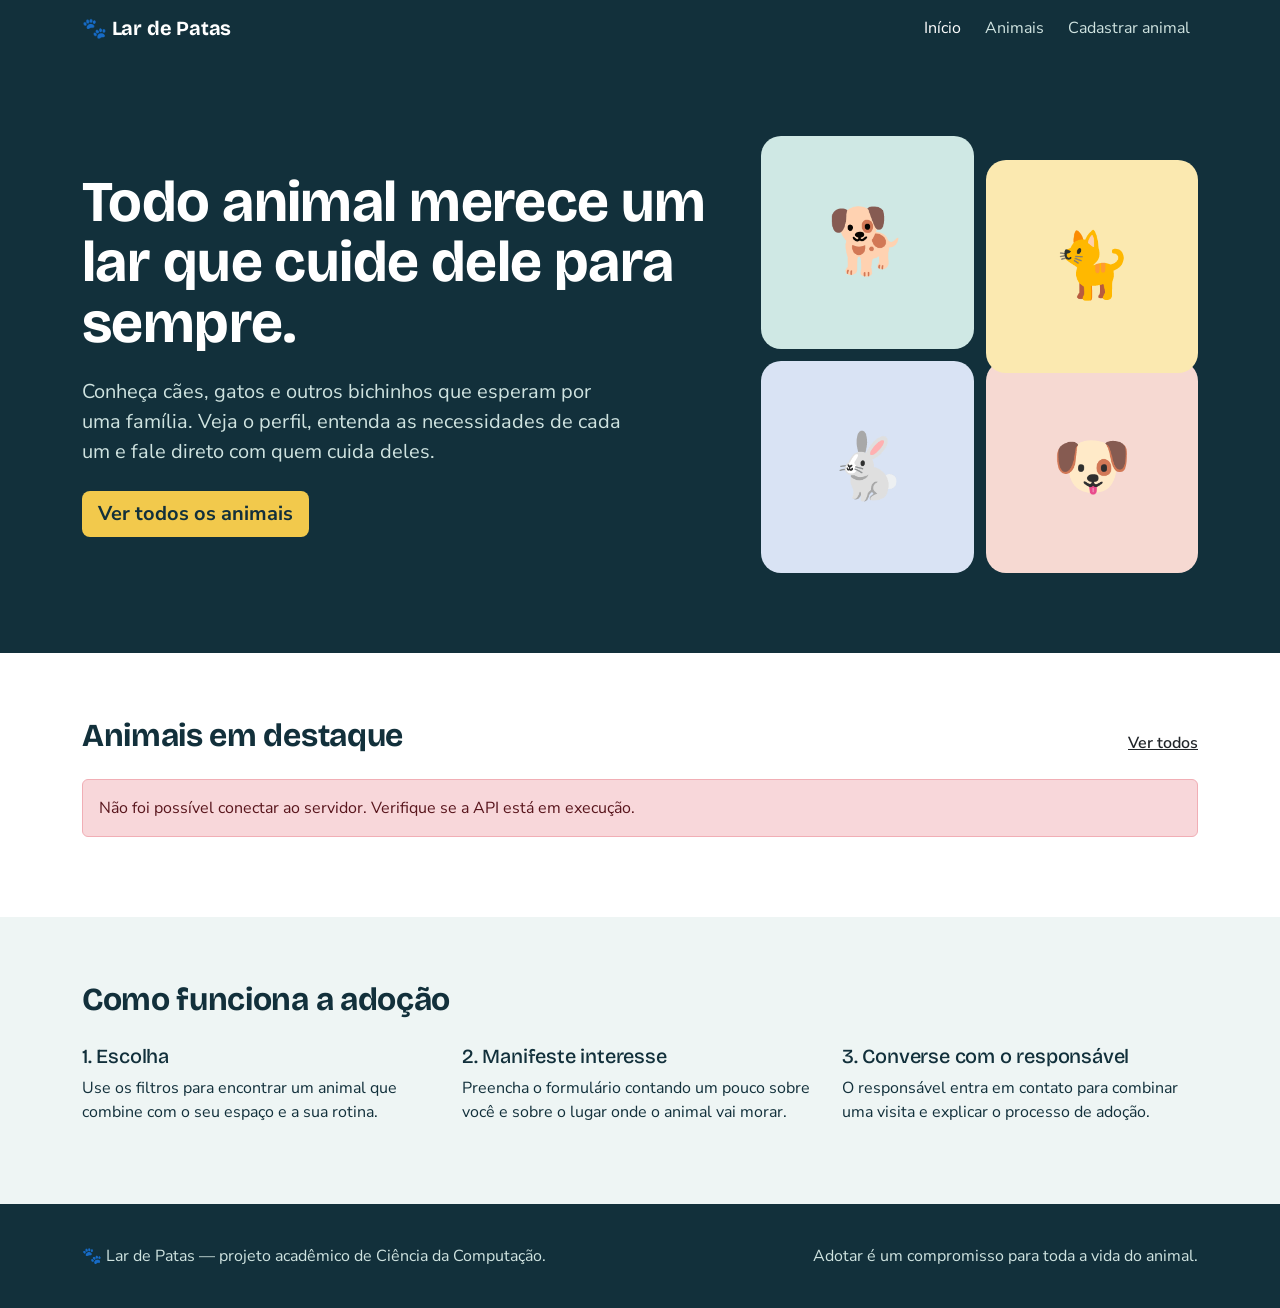
==== frontend/index.html @ 1c9bd200 "Initial commit" ====
<!DOCTYPE html>
<html lang="pt-BR">
<head>
  <meta charset="UTF-8">
  <meta name="viewport" content="width=device-width, initial-scale=1">
  <title>Lar de Patas — Adoção responsável de animais</title>
  <link href="https://cdn.jsdelivr.net/npm/bootstrap@5.3.3/dist/css/bootstrap.min.css" rel="stylesheet">
  <link rel="preconnect" href="https://fonts.googleapis.com">
  <link href="https://fonts.googleapis.com/css2?family=Bricolage+Grotesque:wght@600;700&family=Nunito+Sans:wght@400;600;700&display=swap" rel="stylesheet">
  <link href="css/style.css" rel="stylesheet">
</head>
<body data-base="" data-pagina="inicio">
  <div id="navbar"></div> <!-- preenchido por js/componentes.js -->

  <!-- HERO: apresentação da plataforma -->
  <header class="hero">
    <div class="container">
      <div class="row align-items-center g-5">
        <div class="col-lg-7">
          <h1>Todo animal merece um lar que cuide dele para sempre.</h1>
          <p class="fs-5 my-4">Conheça cães, gatos e outros bichinhos que esperam por uma família. Veja o perfil, entenda as necessidades de cada um e fale direto com quem cuida deles.</p>
          <a href="pages/animais.html" class="btn btn-sol btn-lg">Ver todos os animais</a>
        </div>
        <div class="col-lg-5 d-none d-lg-block">
          <div class="hero-vitrine" aria-hidden="true">
            <div class="foto-animal tom-0">🐕</div>
            <div class="foto-animal tom-1">🐈</div>
            <div class="foto-animal tom-2">🐇</div>
            <div class="foto-animal tom-3">🐶</div>
          </div>
        </div>
      </div>
    </div>
  </header>

  <!-- ANIMAIS EM DESTAQUE (vêm da API: GET /api/animais?destaque=true) -->
  <section class="secao" aria-labelledby="titulo-destaques">
    <div class="container">
      <div class="d-flex justify-content-between align-items-end mb-4">
        <h2 id="titulo-destaques" class="mb-0">Animais em destaque</h2>
        <a href="pages/animais.html" class="link-dark fw-semibold">Ver todos</a>
      </div>
      <div class="row g-4" id="lista-destaques"></div>
    </div>
  </section>

  <!-- COMO FUNCIONA: processo em etapas -->
  <section class="secao secao-clara" aria-labelledby="titulo-como">
    <div class="container">
      <h2 id="titulo-como" class="mb-4">Como funciona a adoção</h2>
      <div class="row g-4">
        <div class="col-md-4"><h3 class="h5">1. Escolha</h3><p>Use os filtros para encontrar um animal que combine com o seu espaço e a sua rotina.</p></div>
        <div class="col-md-4"><h3 class="h5">2. Manifeste interesse</h3><p>Preencha o formulário contando um pouco sobre você e sobre o lugar onde o animal vai morar.</p></div>
        <div class="col-md-4"><h3 class="h5">3. Converse com o responsável</h3><p>O responsável entra em contato para combinar uma visita e explicar o processo de adoção.</p></div>
      </div>
    </div>
  </section>

  <div id="rodape"></div>

  <script src="https://cdn.jsdelivr.net/npm/bootstrap@5.3.3/dist/js/bootstrap.bundle.min.js"></script>
  <script src="js/api.js"></script>
  <script src="js/componentes.js"></script>
  <script>
    // Destaques vindos da API (GET /api/animais?destaque=true)
    const caixa = document.getElementById("lista-destaques");
    caixa.innerHTML = CARREGANDO;
    listarAnimais({ destaque: true })
      .then(l => caixa.innerHTML = l.slice(0, 4).map(criarCardAnimal).join("")
        || '<p class="text-muted">Nenhum animal em destaque no momento.</p>')
      .catch(e => exibirErro(caixa, e));
  </script>
</body>
</html>
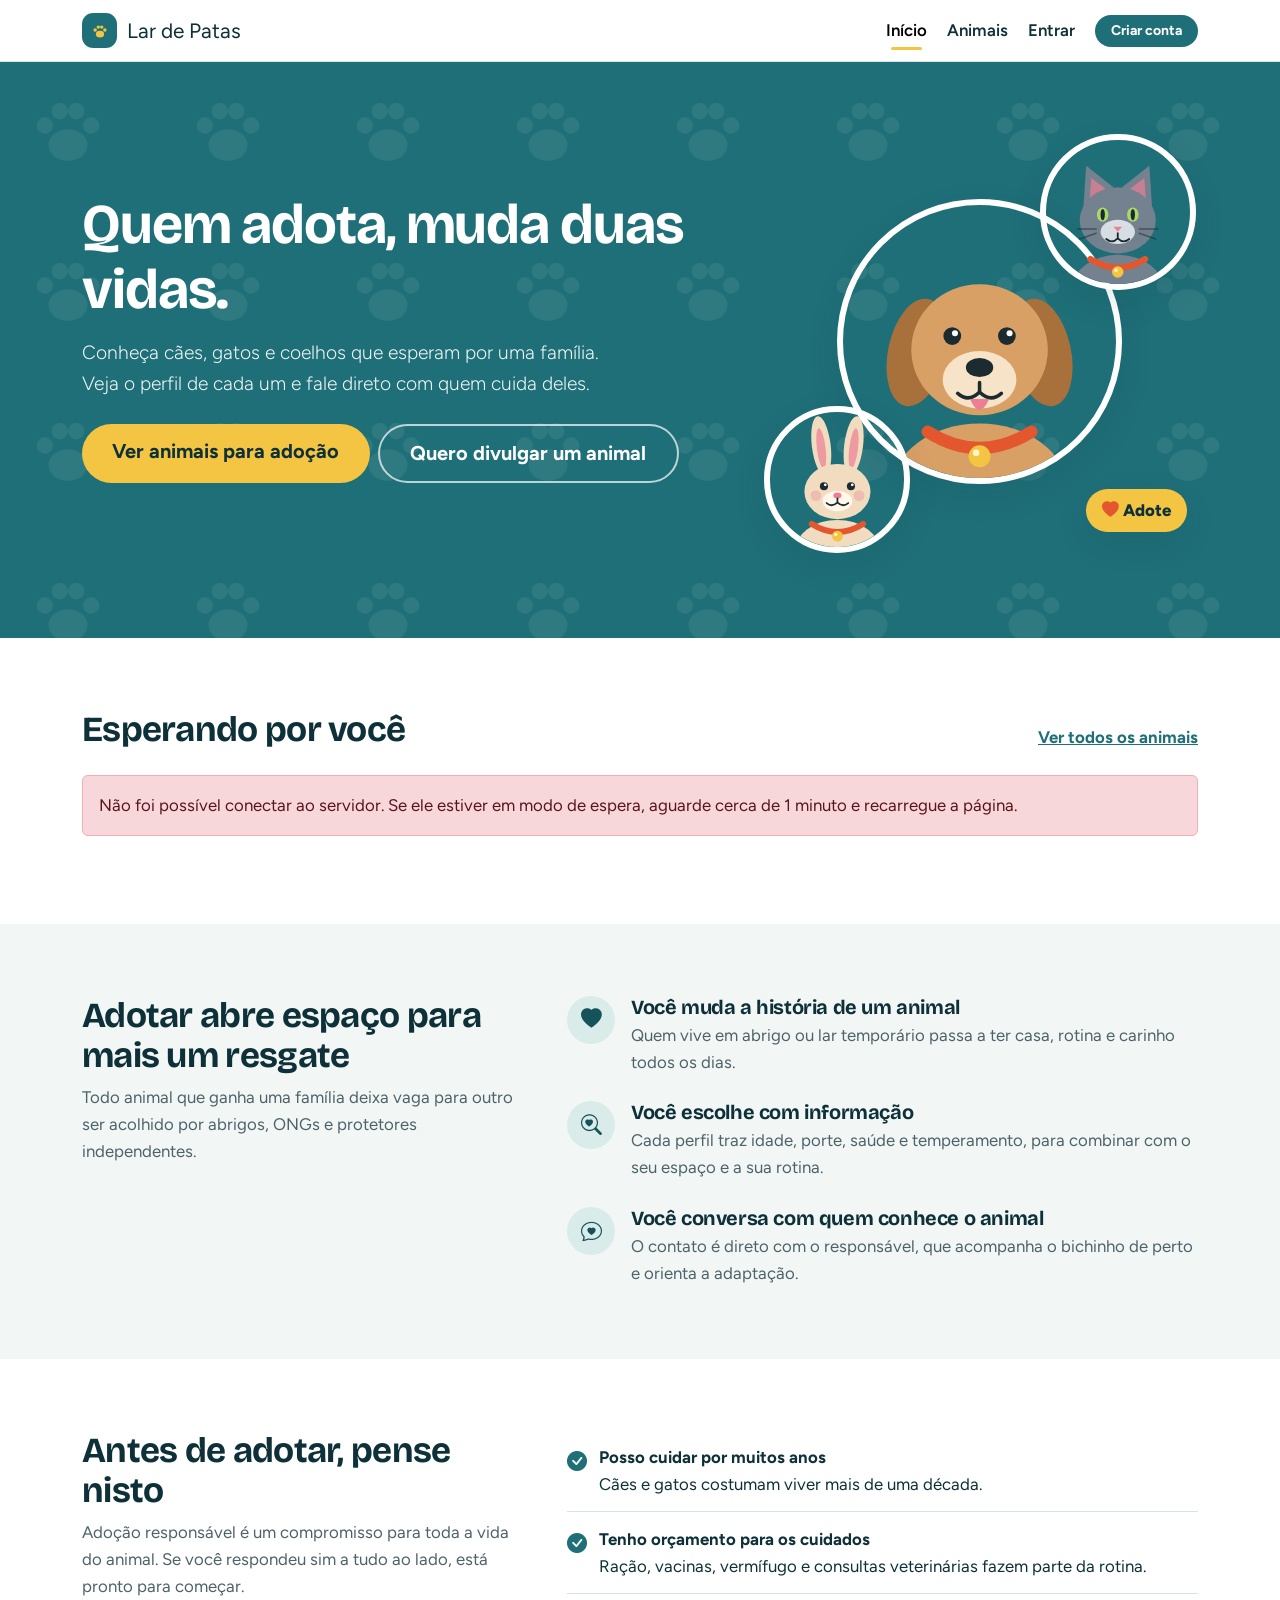
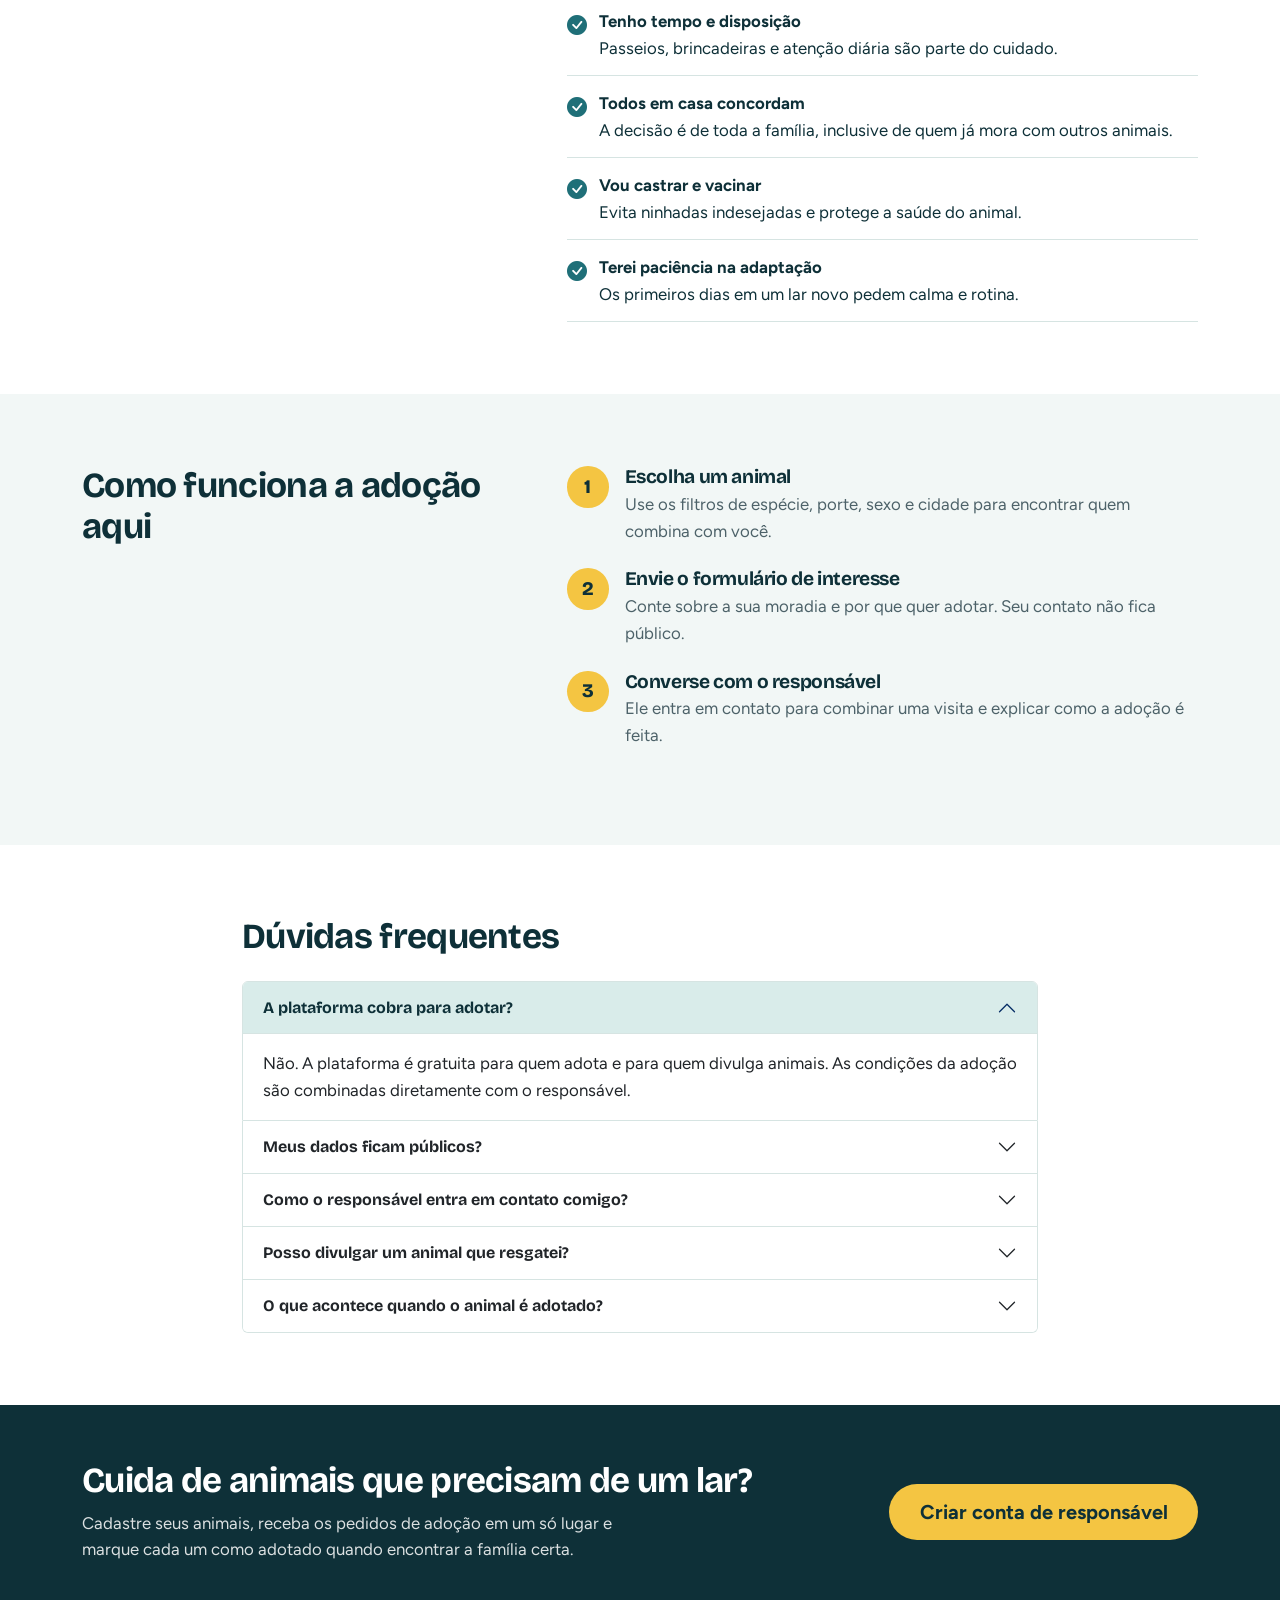
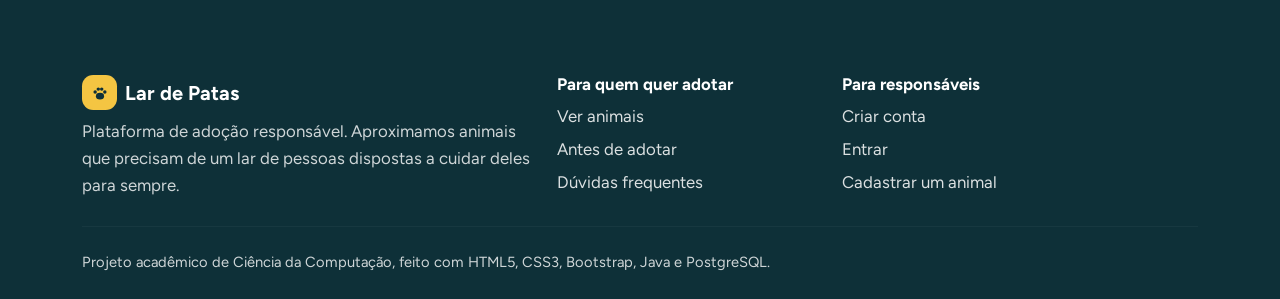
==== commit 7b02f9e6: "Update design" ====
--- a/frontend/index.html
+++ b/frontend/index.html
@@ -4,71 +4,193 @@
   <meta charset="UTF-8">
   <meta name="viewport" content="width=device-width, initial-scale=1">
   <title>Lar de Patas — Adoção responsável de animais</title>
+  <meta name="description" content="Plataforma de adoção responsável: conheça animais que esperam por um lar e fale direto com quem cuida deles.">
+  <meta name="theme-color" content="#1f6f78">
+  <link rel="icon" href="data:image/svg+xml,%3Csvg xmlns='http://www.w3.org/2000/svg' viewBox='0 0 64 64'%3E%3Crect width='64' height='64' rx='16' fill='%231f6f78'/%3E%3Cg fill='%23f4c542'%3E%3Cellipse cx='32' cy='42' rx='13' ry='10.5'/%3E%3Ccircle cx='16.5' cy='29' r='5.5'/%3E%3Ccircle cx='26.5' cy='19.5' r='5.5'/%3E%3Ccircle cx='37.5' cy='19.5' r='5.5'/%3E%3Ccircle cx='47.5' cy='29' r='5.5'/%3E%3C/g%3E%3C/svg%3E">
   <link href="https://cdn.jsdelivr.net/npm/bootstrap@5.3.3/dist/css/bootstrap.min.css" rel="stylesheet">
+  <link href="https://cdn.jsdelivr.net/npm/bootstrap-icons@1.11.3/font/bootstrap-icons.min.css" rel="stylesheet">
   <link rel="preconnect" href="https://fonts.googleapis.com">
-  <link href="https://fonts.googleapis.com/css2?family=Bricolage+Grotesque:wght@600;700&family=Nunito+Sans:wght@400;600;700&display=swap" rel="stylesheet">
+  <link href="https://fonts.googleapis.com/css2?family=Bricolage+Grotesque:wght@600;700;800&family=Figtree:wght@400;600;700;800&display=swap" rel="stylesheet">
   <link href="css/style.css" rel="stylesheet">
 </head>
 <body data-base="" data-pagina="inicio">
-  <div id="navbar"></div> <!-- preenchido por js/componentes.js -->
+  <div id="navbar"></div> <!-- menu: montado por js/componentes.js -->
 
-  <!-- HERO: apresentação da plataforma -->
-  <header class="hero">
-    <div class="container">
-      <div class="row align-items-center g-5">
-        <div class="col-lg-7">
-          <h1>Todo animal merece um lar que cuide dele para sempre.</h1>
-          <p class="fs-5 my-4">Conheça cães, gatos e outros bichinhos que esperam por uma família. Veja o perfil, entenda as necessidades de cada um e fale direto com quem cuida deles.</p>
-          <a href="pages/animais.html" class="btn btn-sol btn-lg">Ver todos os animais</a>
-        </div>
-        <div class="col-lg-5 d-none d-lg-block">
-          <div class="hero-vitrine" aria-hidden="true">
-            <div class="foto-animal tom-0">🐕</div>
-            <div class="foto-animal tom-1">🐈</div>
-            <div class="foto-animal tom-2">🐇</div>
-            <div class="foto-animal tom-3">🐶</div>
+  <main id="conteudo">
+    <!-- HERO: apresentação da plataforma -->
+    <header class="hero">
+      <div class="container">
+        <div class="row align-items-center g-5">
+          <div class="col-lg-7">
+            <h1 class="mb-3">Quem adota, muda duas vidas.</h1>
+            <p class="lead mb-4">Conheça cães, gatos e coelhos que esperam por uma família. Veja o perfil de cada um e fale direto com quem cuida deles.</p>
+            <div class="d-flex flex-wrap gap-2 mb-4">
+              <a href="pages/animais.html" class="btn btn-sol btn-lg">Ver animais para adoção</a>
+              <a href="pages/criar-conta.html" class="btn btn-contorno-claro btn-lg">Quero divulgar um animal</a>
+            </div>
+            <!-- Números reais, vindos da API (GET /api/animais/estatisticas) -->
+            <p class="hero-numeros mb-0" id="hero-numeros" aria-live="polite"></p>
+          </div>
+          <div class="col-lg-5">
+            <div class="hero-arte" id="hero-arte" aria-hidden="true"></div>
           </div>
         </div>
       </div>
-    </div>
-  </header>
+    </header>
 
-  <!-- ANIMAIS EM DESTAQUE (vêm da API: GET /api/animais?destaque=true) -->
-  <section class="secao" aria-labelledby="titulo-destaques">
-    <div class="container">
-      <div class="d-flex justify-content-between align-items-end mb-4">
-        <h2 id="titulo-destaques" class="mb-0">Animais em destaque</h2>
-        <a href="pages/animais.html" class="link-dark fw-semibold">Ver todos</a>
+    <!-- ANIMAIS EM DESTAQUE (campo "destaque" no banco) -->
+    <section class="secao" aria-labelledby="titulo-destaques">
+      <div class="container">
+        <div class="d-flex flex-wrap justify-content-between align-items-end gap-2 mb-4">
+          <h2 id="titulo-destaques" class="mb-0">Esperando por você</h2>
+          <a href="pages/animais.html" class="fw-bold">Ver todos os animais</a>
+        </div>
+        <div class="row g-4" id="lista-destaques"></div>
       </div>
-      <div class="row g-4" id="lista-destaques"></div>
-    </div>
-  </section>
+    </section>
 
-  <!-- COMO FUNCIONA: processo em etapas -->
-  <section class="secao secao-clara" aria-labelledby="titulo-como">
-    <div class="container">
-      <h2 id="titulo-como" class="mb-4">Como funciona a adoção</h2>
-      <div class="row g-4">
-        <div class="col-md-4"><h3 class="h5">1. Escolha</h3><p>Use os filtros para encontrar um animal que combine com o seu espaço e a sua rotina.</p></div>
-        <div class="col-md-4"><h3 class="h5">2. Manifeste interesse</h3><p>Preencha o formulário contando um pouco sobre você e sobre o lugar onde o animal vai morar.</p></div>
-        <div class="col-md-4"><h3 class="h5">3. Converse com o responsável</h3><p>O responsável entra em contato para combinar uma visita e explicar o processo de adoção.</p></div>
+    <!-- POR QUE ADOTAR -->
+    <section class="secao secao-clara" aria-labelledby="titulo-porque">
+      <div class="container">
+        <div class="row g-5">
+          <div class="col-lg-5">
+            <h2 id="titulo-porque">Adotar abre espaço para mais um resgate</h2>
+            <p class="text-muted limite">Todo animal que ganha uma família deixa vaga para outro ser acolhido por abrigos, ONGs e protetores independentes.</p>
+          </div>
+          <div class="col-lg-7">
+            <div class="valor">
+              <span class="icone-circulo"><i class="bi bi-heart-fill"></i></span>
+              <div><h3>Você muda a história de um animal</h3><p>Quem vive em abrigo ou lar temporário passa a ter casa, rotina e carinho todos os dias.</p></div>
+            </div>
+            <div class="valor">
+              <span class="icone-circulo"><i class="bi bi-search-heart"></i></span>
+              <div><h3>Você escolhe com informação</h3><p>Cada perfil traz idade, porte, saúde e temperamento, para combinar com o seu espaço e a sua rotina.</p></div>
+            </div>
+            <div class="valor mb-0">
+              <span class="icone-circulo"><i class="bi bi-chat-heart"></i></span>
+              <div><h3>Você conversa com quem conhece o animal</h3><p>O contato é direto com o responsável, que acompanha o bichinho de perto e orienta a adaptação.</p></div>
+            </div>
+          </div>
+        </div>
       </div>
-    </div>
-  </section>
+    </section>
+
+    <!-- ANTES DE ADOTAR -->
+    <section class="secao" id="antes-de-adotar" aria-labelledby="titulo-antes">
+      <div class="container">
+        <div class="row g-5">
+          <div class="col-lg-5">
+            <h2 id="titulo-antes">Antes de adotar, pense nisto</h2>
+            <p class="text-muted limite">Adoção responsável é um compromisso para toda a vida do animal. Se você respondeu sim a tudo ao lado, está pronto para começar.</p>
+          </div>
+          <div class="col-lg-7">
+            <ul class="lista-compromissos">
+              <li><i class="bi bi-check-circle-fill"></i><div><strong>Posso cuidar por muitos anos</strong>Cães e gatos costumam viver mais de uma década.</div></li>
+              <li><i class="bi bi-check-circle-fill"></i><div><strong>Tenho orçamento para os cuidados</strong>Ração, vacinas, vermífugo e consultas veterinárias fazem parte da rotina.</div></li>
+              <li><i class="bi bi-check-circle-fill"></i><div><strong>Tenho tempo e disposição</strong>Passeios, brincadeiras e atenção diária são parte do cuidado.</div></li>
+              <li><i class="bi bi-check-circle-fill"></i><div><strong>Todos em casa concordam</strong>A decisão é de toda a família, inclusive de quem já mora com outros animais.</div></li>
+              <li><i class="bi bi-check-circle-fill"></i><div><strong>Vou castrar e vacinar</strong>Evita ninhadas indesejadas e protege a saúde do animal.</div></li>
+              <li><i class="bi bi-check-circle-fill"></i><div><strong>Terei paciência na adaptação</strong>Os primeiros dias em um lar novo pedem calma e rotina.</div></li>
+            </ul>
+          </div>
+        </div>
+      </div>
+    </section>
+
+    <!-- COMO FUNCIONA (uma sequência: a numeração é informação) -->
+    <section class="secao secao-clara" aria-labelledby="titulo-como">
+      <div class="container">
+        <div class="row g-5">
+          <div class="col-lg-5"><h2 id="titulo-como">Como funciona a adoção aqui</h2></div>
+          <div class="col-lg-7">
+            <ol class="passos">
+              <li><h3>Escolha um animal</h3><p>Use os filtros de espécie, porte, sexo e cidade para encontrar quem combina com você.</p></li>
+              <li><h3>Envie o formulário de interesse</h3><p>Conte sobre a sua moradia e por que quer adotar. Seu contato não fica público.</p></li>
+              <li><h3>Converse com o responsável</h3><p>Ele entra em contato para combinar uma visita e explicar como a adoção é feita.</p></li>
+            </ol>
+          </div>
+        </div>
+      </div>
+    </section>
+
+    <!-- DÚVIDAS FREQUENTES (componente accordion do Bootstrap) -->
+    <section class="secao" id="duvidas" aria-labelledby="titulo-duvidas">
+      <div class="container" style="max-width: 820px;">
+        <h2 id="titulo-duvidas" class="mb-4">Dúvidas frequentes</h2>
+        <div class="accordion" id="faq">
+          <div class="accordion-item">
+            <h3 class="accordion-header"><button class="accordion-button" type="button" data-bs-toggle="collapse" data-bs-target="#faq1" aria-expanded="true" aria-controls="faq1">A plataforma cobra para adotar?</button></h3>
+            <div id="faq1" class="accordion-collapse collapse show" data-bs-parent="#faq"><div class="accordion-body">Não. A plataforma é gratuita para quem adota e para quem divulga animais. As condições da adoção são combinadas diretamente com o responsável.</div></div>
+          </div>
+          <div class="accordion-item">
+            <h3 class="accordion-header"><button class="accordion-button collapsed" type="button" data-bs-toggle="collapse" data-bs-target="#faq2" aria-expanded="false" aria-controls="faq2">Meus dados ficam públicos?</button></h3>
+            <div id="faq2" class="accordion-collapse collapse" data-bs-parent="#faq"><div class="accordion-body">Não. Seu e-mail e telefone só aparecem para o responsável pelo animal que você escolheu.</div></div>
+          </div>
+          <div class="accordion-item">
+            <h3 class="accordion-header"><button class="accordion-button collapsed" type="button" data-bs-toggle="collapse" data-bs-target="#faq3" aria-expanded="false" aria-controls="faq3">Como o responsável entra em contato comigo?</button></h3>
+            <div id="faq3" class="accordion-collapse collapse" data-bs-parent="#faq"><div class="accordion-body">Depois do formulário, o pedido aparece no painel do responsável, que pode chamar você pelo WhatsApp ou por e-mail.</div></div>
+          </div>
+          <div class="accordion-item">
+            <h3 class="accordion-header"><button class="accordion-button collapsed" type="button" data-bs-toggle="collapse" data-bs-target="#faq4" aria-expanded="false" aria-controls="faq4">Posso divulgar um animal que resgatei?</button></h3>
+            <div id="faq4" class="accordion-collapse collapse" data-bs-parent="#faq"><div class="accordion-body">Sim. Crie uma conta de responsável, cadastre o animal e acompanhe os pedidos de adoção no seu painel.</div></div>
+          </div>
+          <div class="accordion-item">
+            <h3 class="accordion-header"><button class="accordion-button collapsed" type="button" data-bs-toggle="collapse" data-bs-target="#faq5" aria-expanded="false" aria-controls="faq5">O que acontece quando o animal é adotado?</button></h3>
+            <div id="faq5" class="accordion-collapse collapse" data-bs-parent="#faq"><div class="accordion-body">O responsável marca o animal como adotado e ele sai do catálogo. O perfil continua acessível, indicando que ele já encontrou um lar.</div></div>
+          </div>
+        </div>
+      </div>
+    </section>
+
+    <!-- CHAMADA PARA RESPONSÁVEIS -->
+    <section class="faixa-cta" aria-labelledby="titulo-cta">
+      <div class="container">
+        <div class="row align-items-center g-4">
+          <div class="col-lg-8">
+            <h2 id="titulo-cta" class="text-white">Cuida de animais que precisam de um lar?</h2>
+            <p class="mb-0">Cadastre seus animais, receba os pedidos de adoção em um só lugar e marque cada um como adotado quando encontrar a família certa.</p>
+          </div>
+          <div class="col-lg-4 text-lg-end">
+            <a href="pages/criar-conta.html" class="btn btn-sol btn-lg">Criar conta de responsável</a>
+          </div>
+        </div>
+      </div>
+    </section>
+  </main>
 
   <div id="rodape"></div>
 
   <script src="https://cdn.jsdelivr.net/npm/bootstrap@5.3.3/dist/js/bootstrap.bundle.min.js"></script>
   <script src="js/api.js"></script>
+  <script src="js/ilustracoes.js"></script>
   <script src="js/componentes.js"></script>
   <script>
+    // Retratos do hero (ilustrações; o decorativo não precisa de API)
+    document.getElementById("hero-arte").innerHTML = `
+      <div class="hero-pet p1 tom-1">${ilustracaoAnimal("CACHORRO", 0)}</div>
+      <div class="hero-pet p2 tom-0">${ilustracaoAnimal("GATO", 1)}</div>
+      <div class="hero-pet p3 tom-2">${ilustracaoAnimal("COELHO", 2)}</div>
+      <span class="hero-selo"><i class="bi bi-heart-fill"></i> Adote</span>`;
+
     // Destaques vindos da API (GET /api/animais?destaque=true)
     const caixa = document.getElementById("lista-destaques");
     caixa.innerHTML = CARREGANDO;
     listarAnimais({ destaque: true })
-      .then(l => caixa.innerHTML = l.slice(0, 4).map(criarCardAnimal).join("")
+      .then(l => caixa.innerHTML = l.slice(0, 4).map(a => criarCardAnimal(a, "col-sm-6 col-lg-3")).join("")
         || '<p class="text-muted">Nenhum animal em destaque no momento.</p>')
       .catch(e => exibirErro(caixa, e));
+
+    // Frase com números reais; se a API falhar, a frase simplesmente não aparece
+    const frase = document.getElementById("hero-numeros");
+    estatisticas().then(e => {
+      if (e.disponiveis === 0) { frase.remove(); return; }
+      const animais = e.disponiveis === 1 ? "animal" : "animais";
+      const cidades = e.cidades === 1 ? "cidade" : "cidades";
+      const espera = e.disponiveis === 1 ? "espera" : "esperam";
+      let texto = `<strong>${e.disponiveis}</strong> ${animais} em <strong>${e.cidades}</strong> ${cidades} ${espera} por um lar agora.`;
+      if (e.adotados > 0) texto += ` <strong>${e.adotados}</strong> já ${e.adotados === 1 ? "encontrou o dele" : "encontraram o deles"}.`;
+      frase.innerHTML = texto;
+    }).catch(() => frase.remove());
   </script>
 </body>
 </html>
--- a/frontend/css/style.css
+++ b/frontend/css/style.css
@@ -0,0 +1,163 @@
+/* ==========================================================
+   style.css — identidade visual do Lar de Patas
+   Para trocar cores e fontes, altere só as variáveis abaixo.
+   Estrutura: 1 Base · 2 Navegação · 3 Botões · 4 Home · 5 Animais
+              6 Perfil · 7 Formulários · 8 Rodapé · 9 Acessibilidade
+   ========================================================== */
+
+/* ---------- 1. Base ---------- */
+:root {
+  --tinta: #0e3038;          /* texto e rodapé */
+  --mar: #1f6f78;            /* cor principal (teal) */
+  --mar-escuro: #165259;
+  --mar-claro: #d9ecea;
+  --nevoa: #f2f7f6;          /* fundo de seções claras */
+  --sol: #f4c542;            /* ação principal (amarelo) */
+  --sol-escuro: #e3b02a;
+  --coral: #e4572e;          /* detalhes: coleira, coração */
+  --borda: #d6e4e2;
+  --suave: #4d6269;          /* texto secundário */
+  --fonte-titulo: "Bricolage Grotesque", system-ui, sans-serif;
+  --fonte-corpo: "Figtree", system-ui, sans-serif;
+  --sombra: 0 .75rem 2rem rgba(14, 48, 56, .10);
+}
+html { scroll-behavior: smooth; }
+body { font-family: var(--fonte-corpo); color: var(--tinta); background: #fff; font-size: 1.05rem; line-height: 1.6; }
+h1, h2, h3, h4, h5 { font-family: var(--fonte-titulo); font-weight: 700; letter-spacing: -.02em; line-height: 1.15; }
+h1 { font-size: clamp(2.2rem, 5vw, 3.5rem); }
+h2 { font-size: clamp(1.6rem, 3vw, 2.2rem); }
+a { color: var(--mar); }
+a:hover { color: var(--mar-escuro); }
+.text-muted { color: var(--suave) !important; }
+.limite { max-width: 38rem; }                         /* linhas de leitura curtas */
+.secao { padding: 4.5rem 0; }
+.secao-clara { background: var(--nevoa); }
+.texto-livre { white-space: pre-line; }                /* respeita quebras de linha digitadas */
+
+/* ---------- 2. Navegação ---------- */
+.navbar-adocao { background: #fff; border-bottom: 1px solid var(--borda); position: sticky; top: 0; z-index: 1030; }
+.navbar-adocao .navbar-brand { display: flex; align-items: center; gap: .6rem; color: var(--tinta); font-size: 1.3rem; }
+.logo-marca { width: 2.2rem; height: 2.2rem; border-radius: .7rem; background: var(--mar); color: var(--sol); display: grid; place-items: center; }
+.navbar-adocao .nav-link { color: var(--tinta); font-weight: 600; position: relative; padding-inline: .8rem; }
+.navbar-adocao .nav-link:hover { color: var(--mar); }
+.navbar-adocao .nav-link.active::after { content: ""; position: absolute; left: .8rem; right: .8rem; bottom: .15rem; height: 3px; border-radius: 3px; background: var(--sol); }
+.navbar-adocao .btn-link.nav-link { text-decoration: none; }
+
+/* ---------- 3. Botões ---------- */
+.btn { border-radius: 2rem; font-weight: 700; padding: .6rem 1.4rem; }
+.btn-lg { padding: .8rem 1.9rem; }
+.btn-sm { padding: .35rem 1rem; }
+.btn-sol { background: var(--sol); color: var(--tinta); border: 0; }
+.btn-sol:hover, .btn-sol:focus-visible { background: var(--sol-escuro); color: var(--tinta); }
+.btn-mar { background: var(--mar); color: #fff; border: 0; }
+.btn-mar:hover { background: var(--mar-escuro); color: #fff; }
+.btn-contorno-claro { border: 2px solid rgba(255, 255, 255, .7); color: #fff; }
+.btn-contorno-claro:hover { background: #fff; color: var(--mar-escuro); }
+.btn-outline-dark { border-width: 2px; }
+
+/* ---------- 4. Home ---------- */
+.hero { background: var(--mar); color: #fff; padding: 4.5rem 0; overflow: hidden; position: relative; }
+.hero::before {            /* patinhas bem discretas ao fundo */
+  content: ""; position: absolute; inset: 0; opacity: .07; pointer-events: none;
+  background-image: url("data:image/svg+xml,%3Csvg xmlns='http://www.w3.org/2000/svg' width='160' height='160' viewBox='0 0 64 64' fill='white'%3E%3Cg transform='translate(8 8) scale(.6)'%3E%3Cellipse cx='32' cy='42' rx='13' ry='10.5'/%3E%3Ccircle cx='16.5' cy='29' r='5.5'/%3E%3Ccircle cx='26.5' cy='19.5' r='5.5'/%3E%3Ccircle cx='37.5' cy='19.5' r='5.5'/%3E%3Ccircle cx='47.5' cy='29' r='5.5'/%3E%3C/g%3E%3C/svg%3E");
+  background-size: 160px;
+}
+.hero .container { position: relative; }
+.hero p.lead { color: rgba(255, 255, 255, .92); max-width: 34rem; font-size: 1.2rem; }
+.hero-numeros { color: #fff; font-size: 1.05rem; max-width: 34rem; border-left: 4px solid var(--sol); padding-left: 1rem; }
+.hero-numeros strong { font-family: var(--fonte-titulo); font-size: 1.5rem; color: var(--sol); }
+
+/* Retratos com coleira: o elemento marcante da página */
+.hero-arte { position: relative; aspect-ratio: 1; max-width: 27rem; margin-inline: auto; }
+.hero-pet { position: absolute; border-radius: 50%; overflow: hidden; border: 6px solid #fff; box-shadow: var(--sombra); }
+.hero-pet svg { display: block; width: 100%; height: 100%; }
+.hero-pet.p1 { width: 66%; height: 66%; left: 17%; top: 15%; }
+.hero-pet.p2 { width: 36%; height: 36%; right: 0; top: 0; }
+.hero-pet.p3 { width: 34%; height: 34%; left: 0; bottom: 3%; }
+.hero-selo { position: absolute; right: 2%; bottom: 8%; background: var(--sol); color: var(--tinta); font-weight: 800; border-radius: 2rem; padding: .5rem 1rem; box-shadow: var(--sombra); }
+.hero-selo .bi { color: var(--coral); }
+
+.valor { display: flex; gap: 1rem; align-items: flex-start; margin-bottom: 1.6rem; }
+.icone-circulo { flex: 0 0 3rem; width: 3rem; height: 3rem; border-radius: 50%; background: var(--mar-claro); color: var(--mar-escuro); display: grid; place-items: center; font-size: 1.3rem; }
+.valor h3 { font-size: 1.25rem; margin-bottom: .2rem; }
+.valor p { margin: 0; color: var(--suave); }
+
+.lista-compromissos { list-style: none; padding: 0; margin: 0; }
+.lista-compromissos li { display: flex; gap: .75rem; padding: .85rem 0; border-bottom: 1px solid var(--borda); }
+.lista-compromissos .bi { color: var(--mar); font-size: 1.25rem; margin-top: .1rem; }
+.lista-compromissos strong { display: block; }
+
+.passos { counter-reset: passo; list-style: none; padding: 0; margin: 0; }   /* aqui a numeração faz sentido: é uma sequência */
+.passos li { counter-increment: passo; position: relative; padding-left: 3.6rem; margin-bottom: 1.5rem; }
+.passos li::before { content: counter(passo); position: absolute; left: 0; top: 0; width: 2.6rem; height: 2.6rem; border-radius: 50%; background: var(--sol); color: var(--tinta); display: grid; place-items: center; font-family: var(--fonte-titulo); font-weight: 800; font-size: 1.2rem; }
+.passos h3 { font-size: 1.2rem; margin-bottom: .15rem; }
+.passos p { margin: 0; color: var(--suave); }
+
+.accordion { --bs-accordion-border-color: var(--borda); --bs-accordion-active-bg: var(--mar-claro); --bs-accordion-active-color: var(--tinta); --bs-accordion-btn-focus-box-shadow: 0 0 0 .25rem rgba(31, 111, 120, .25); }
+.accordion-button { font-weight: 700; }
+
+.faixa-cta { background: var(--tinta); color: #fff; padding: 3.5rem 0; }
+.faixa-cta p { color: rgba(255, 255, 255, .85); max-width: 34rem; }
+
+/* ---------- 5. Animais (catálogo e cartões) ---------- */
+.topo-pagina { background: var(--nevoa); border-bottom: 1px solid var(--borda); padding: 2.5rem 0; }
+.painel-filtros { background: var(--nevoa); border: 1px solid var(--borda); border-radius: 1.25rem; padding: 1.25rem; }
+@media (min-width: 992px) { .painel-filtros { position: sticky; top: 5rem; } }
+
+/* Ilustração do animal (troque por <img> quando houver fotos reais) */
+.foto-animal { display: flex; align-items: flex-end; justify-content: center; overflow: hidden; }
+.foto-animal svg { height: 100%; width: auto; max-width: 100%; }
+.foto-animal .foto-real { width: 100%; height: 100%; object-fit: cover; }
+.foto-animal.tom-0 { background: #cfe8e4; }
+.foto-animal.tom-1 { background: #fbe7ae; }
+.foto-animal.tom-2 { background: #d9e3f4; }
+.foto-animal.tom-3 { background: #f7d9d0; }
+
+.card-animal { border: 1px solid var(--borda); border-radius: 1.25rem; overflow: hidden; height: 100%; background: #fff; transition: border-color .2s; }
+.card-animal:hover { border-color: var(--mar); }
+.card-animal .foto-animal { aspect-ratio: 4 / 3; }
+.card-animal .card-title a { color: var(--tinta); text-decoration: none; }
+.icone-sexo { color: var(--mar); font-size: 1.2rem; }
+.local { color: var(--suave); font-size: .95rem; margin-bottom: .8rem; }
+.local .bi { color: var(--coral); }
+.etiqueta { background: var(--mar-claro); color: var(--mar-escuro); font-weight: 600; font-size: .85rem; border-radius: 2rem; padding: .15rem .7rem; display: inline-block; }
+
+/* ---------- 6. Perfil do animal ---------- */
+.perfil-foto { aspect-ratio: 1; max-height: 31rem; width: 100%; border-radius: 1.75rem; }
+.fato { display: flex; gap: .75rem; align-items: center; background: var(--nevoa); border-radius: .9rem; padding: .7rem 1rem; height: 100%; }
+.fato .bi { color: var(--mar); font-size: 1.4rem; }
+.fato span { display: block; font-size: .85rem; color: var(--suave); line-height: 1.2; }
+.fato strong { line-height: 1.2; }
+.bloco-info { border-left: 4px solid var(--mar-claro); padding-left: 1rem; margin-bottom: 1.2rem; }
+.bloco-info h2 { font-size: 1.05rem; margin-bottom: .2rem; font-family: var(--fonte-corpo); font-weight: 700; letter-spacing: 0; }
+.caixa-adocao { background: #fff8de; border: 2px solid var(--sol); border-radius: 1.25rem; padding: 1.4rem; }
+.caixa-adocao ul { padding-left: 1.2rem; }
+
+/* ---------- 7. Formulários e páginas de conta ---------- */
+.cartao-form { background: #fff; border: 1px solid var(--borda); border-radius: 1.25rem; padding: 2rem; box-shadow: var(--sombra); }
+.form-control, .form-select { border-radius: .6rem; padding: .65rem .9rem; border-color: #b9cfcc; }
+.form-control:focus, .form-select:focus { border-color: var(--mar); box-shadow: 0 0 0 .25rem rgba(31, 111, 120, .2); }
+.form-label { font-weight: 600; }
+.painel-lateral { background: var(--mar); color: #fff; border-radius: 1.25rem; padding: 2.25rem; height: 100%; }
+.painel-lateral p, .painel-lateral li { color: rgba(255, 255, 255, .92); }
+.painel-lateral .bi { color: var(--sol); }
+.resumo-animal { display: flex; gap: 1rem; align-items: center; background: var(--nevoa); border-radius: 1rem; padding: .75rem; }
+.resumo-animal .foto-animal { width: 5rem; height: 5rem; flex: 0 0 5rem; border-radius: .8rem; }
+.meta-linha { display: flex; flex-wrap: wrap; gap: .3rem 1.1rem; color: var(--suave); font-size: .95rem; margin-bottom: .5rem; }
+.meta-linha .bi { color: var(--mar); }
+
+/* ---------- 8. Rodapé ---------- */
+.rodape { background: var(--tinta); color: rgba(255, 255, 255, .8); padding: 3.5rem 0 1.5rem; }
+.rodape h2 { color: #fff; font-size: 1.05rem; font-family: var(--fonte-corpo); font-weight: 700; letter-spacing: 0; }
+.rodape a { color: rgba(255, 255, 255, .85); text-decoration: none; }
+.rodape a:hover { color: var(--sol); }
+.rodape ul { list-style: none; padding: 0; margin: 0; }
+.rodape li { margin-bottom: .4rem; }
+.rodape hr { border-color: rgba(255, 255, 255, .15); }
+.rodape .logo-marca { background: var(--sol); color: var(--tinta); }
+
+/* ---------- 9. Acessibilidade ---------- */
+:focus-visible { outline: 3px solid var(--coral); outline-offset: 2px; }
+.pular-conteudo { position: absolute; left: -999px; top: .5rem; z-index: 2000; background: var(--sol); color: var(--tinta); padding: .5rem 1rem; border-radius: .5rem; font-weight: 700; }
+.pular-conteudo:focus { left: .5rem; }
+@media (prefers-reduced-motion: reduce) { * { transition: none !important; scroll-behavior: auto !important; } }
